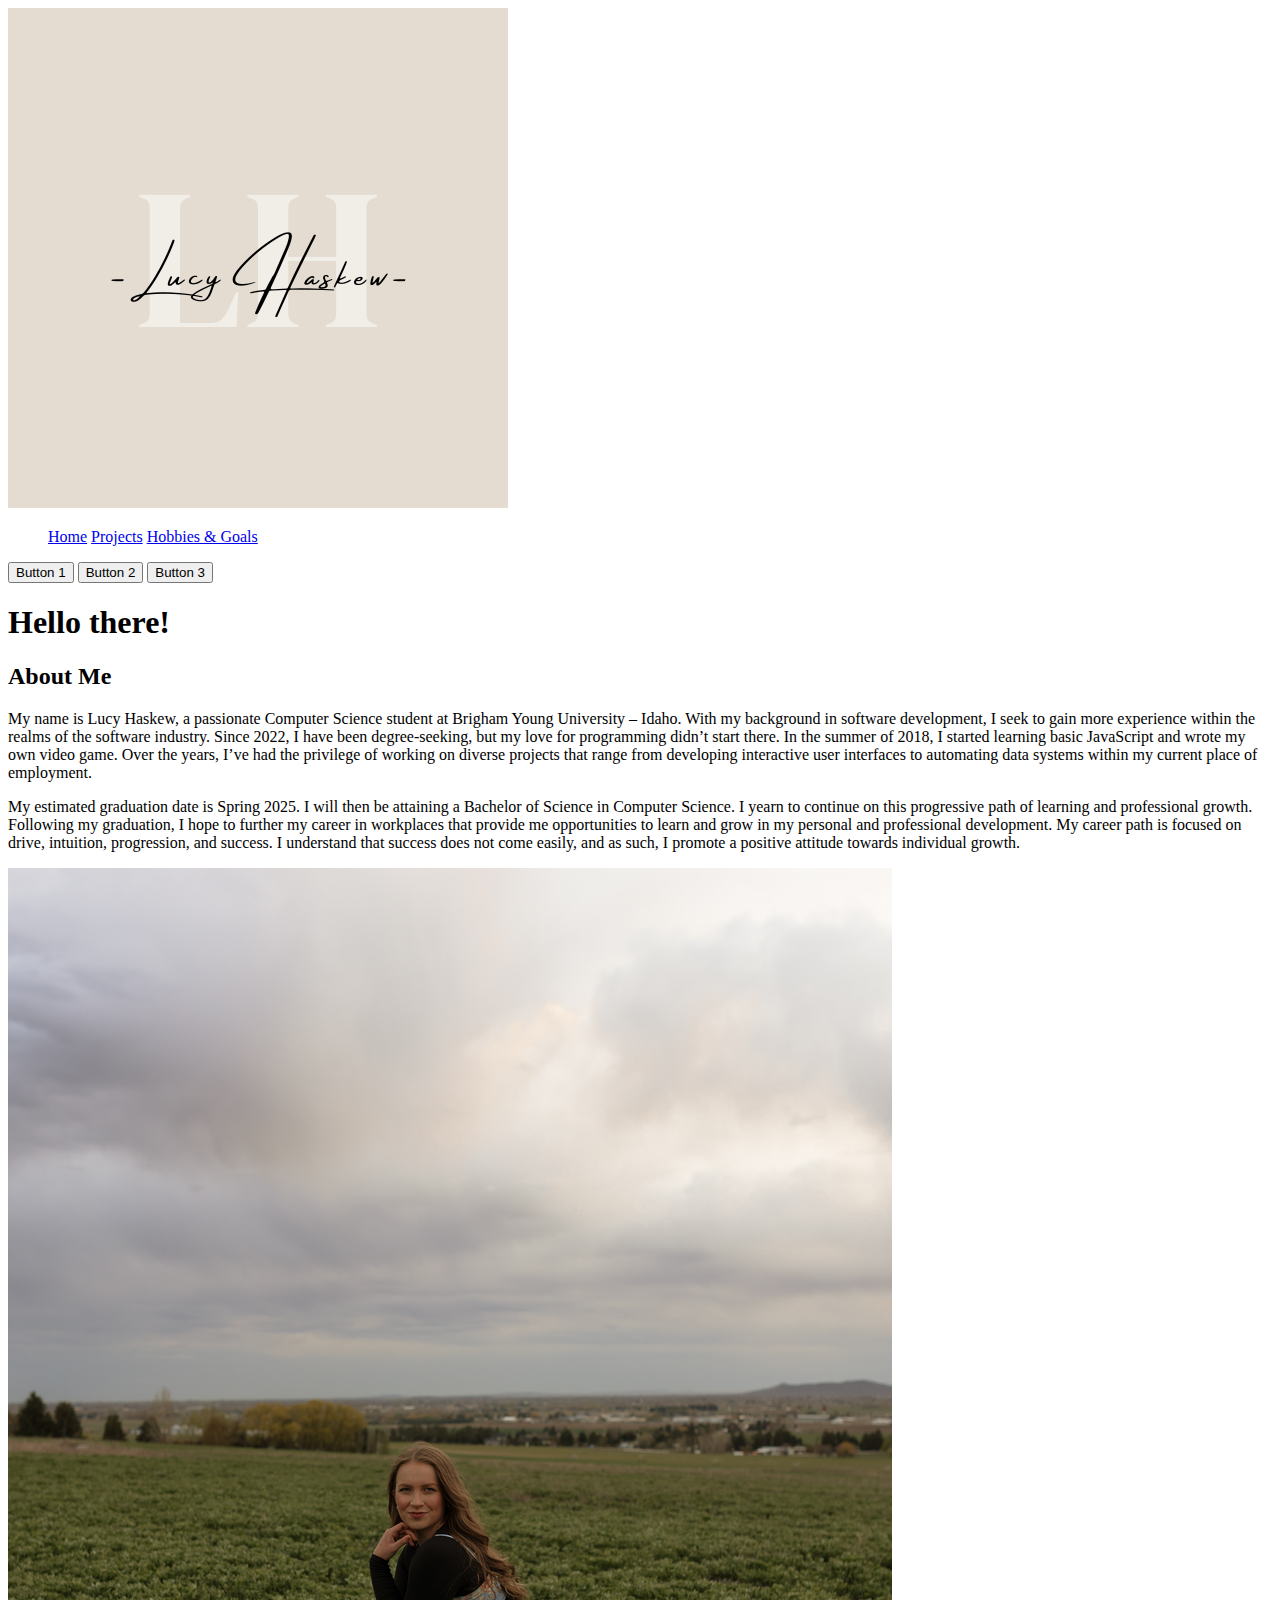
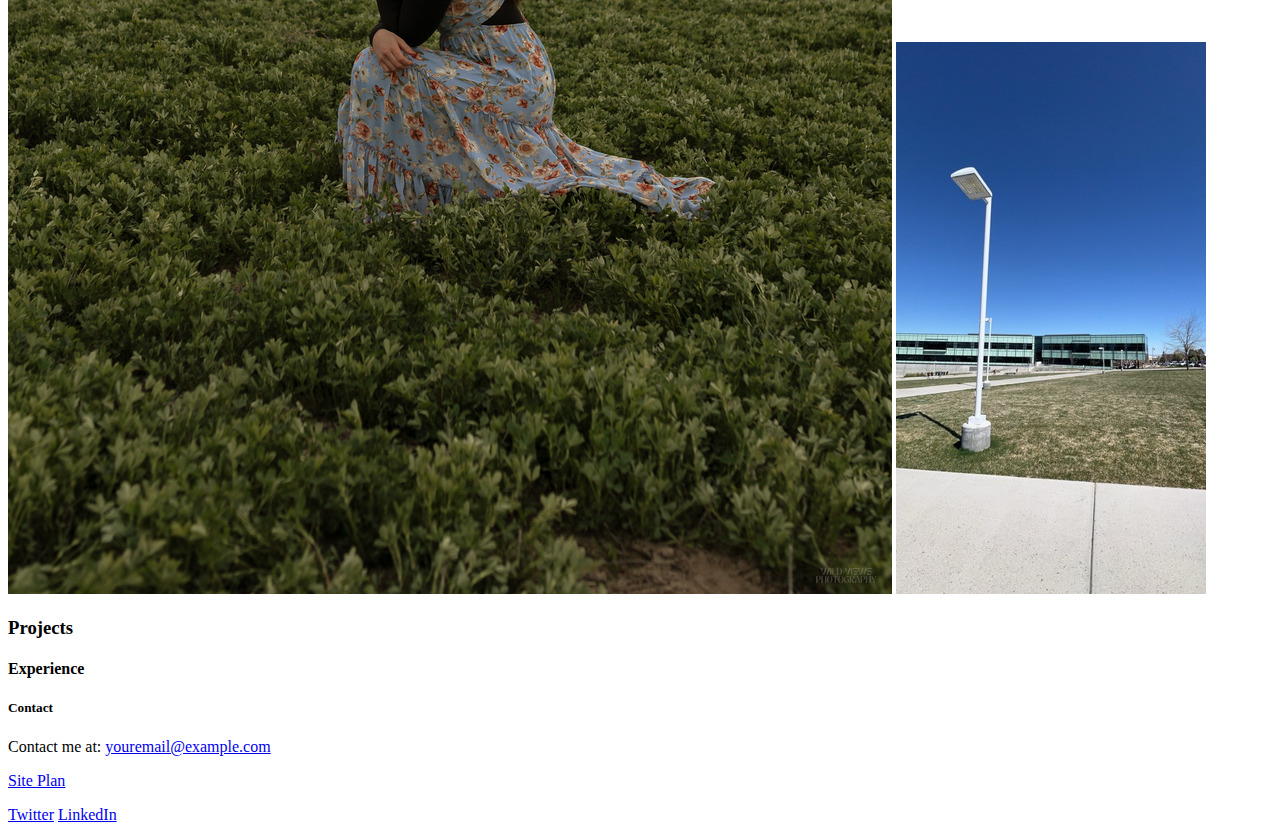
==== personalportfolio/index.html @ 64a8f622 "changes" ====
<!DOCTYPE html>
<html lang="en">
<head>
    <meta charset="UTF-8">
    <meta name="viewport" content="width=device-width, initial-scale=1.0">
    <title>Lucy Haskew - Home</title>
    <link rel="stylesheet" href="styles/styles.css">
</head>
<body>
    <header>
        <div class="logo">
            <img src="photos/logo1.png" alt="Logo">
        </div>
        <nav>
            <ul>
                <a href="index.html">Home</a></li>
                <a href="page2.html">Projects</a></li>
                <a href="page3.html">Hobbies & Goals</a></li>
            </ul>
        </nav>
        <div class="buttons">
            <button>Button 1</button>
            <button>Button 2</button>
            <button>Button 3</button>
        </div>
        <h1>Hello there!</h1>
    </header>
    <main>
        <section id="about-me">
            <h2>About Me</h2>
            <p>My name is Lucy Haskew, a passionate Computer Science student at Brigham Young University – Idaho. With my background in software development, I seek to gain more experience within the realms of the software industry. Since 2022, I have been degree-seeking, but my love for programming didn’t start there. In the summer of 2018, I started learning basic JavaScript and wrote my own video game. Over the years, I’ve had the privilege of working on diverse projects that range from developing interactive user interfaces to automating data systems within my current place of employment.</p>
            <p>My estimated graduation date is Spring 2025. I will then be attaining a Bachelor of Science in Computer Science. I yearn to continue on this progressive path of learning and professional growth. Following my graduation, I hope to further my career in workplaces that provide me opportunities to learn and grow in my personal and professional development. My career path is focused on drive, intuition, progression, and success. I understand that success does not come easily, and as such, I promote a positive attitude towards individual growth.</p>
            <img src="photos/IMG_9437JPG.jpg" alt="Image 1">
            <img src="photos/IMG_8738JPG.jpg" alt="Image 2">
        </section>

        <section id="page-tabs">
            <h3>Projects</h3>
            <h4>Experience</h4>
            <h5>Contact</h5>
        </section>
    </main>
    <footer>
        <p>Contact me at: <a href="mailto:youremail@example.com">youremail@example.com</a></p>
        <p><a href="site-plan.html">Site Plan</a></p>
        <div class="social-media">
            <a href="https://twitter.com/yourprofile">Twitter</a>
            <a href="https://linkedin.com/in/yourprofile">LinkedIn</a>
        </div>
    </footer>
</body>
</html>
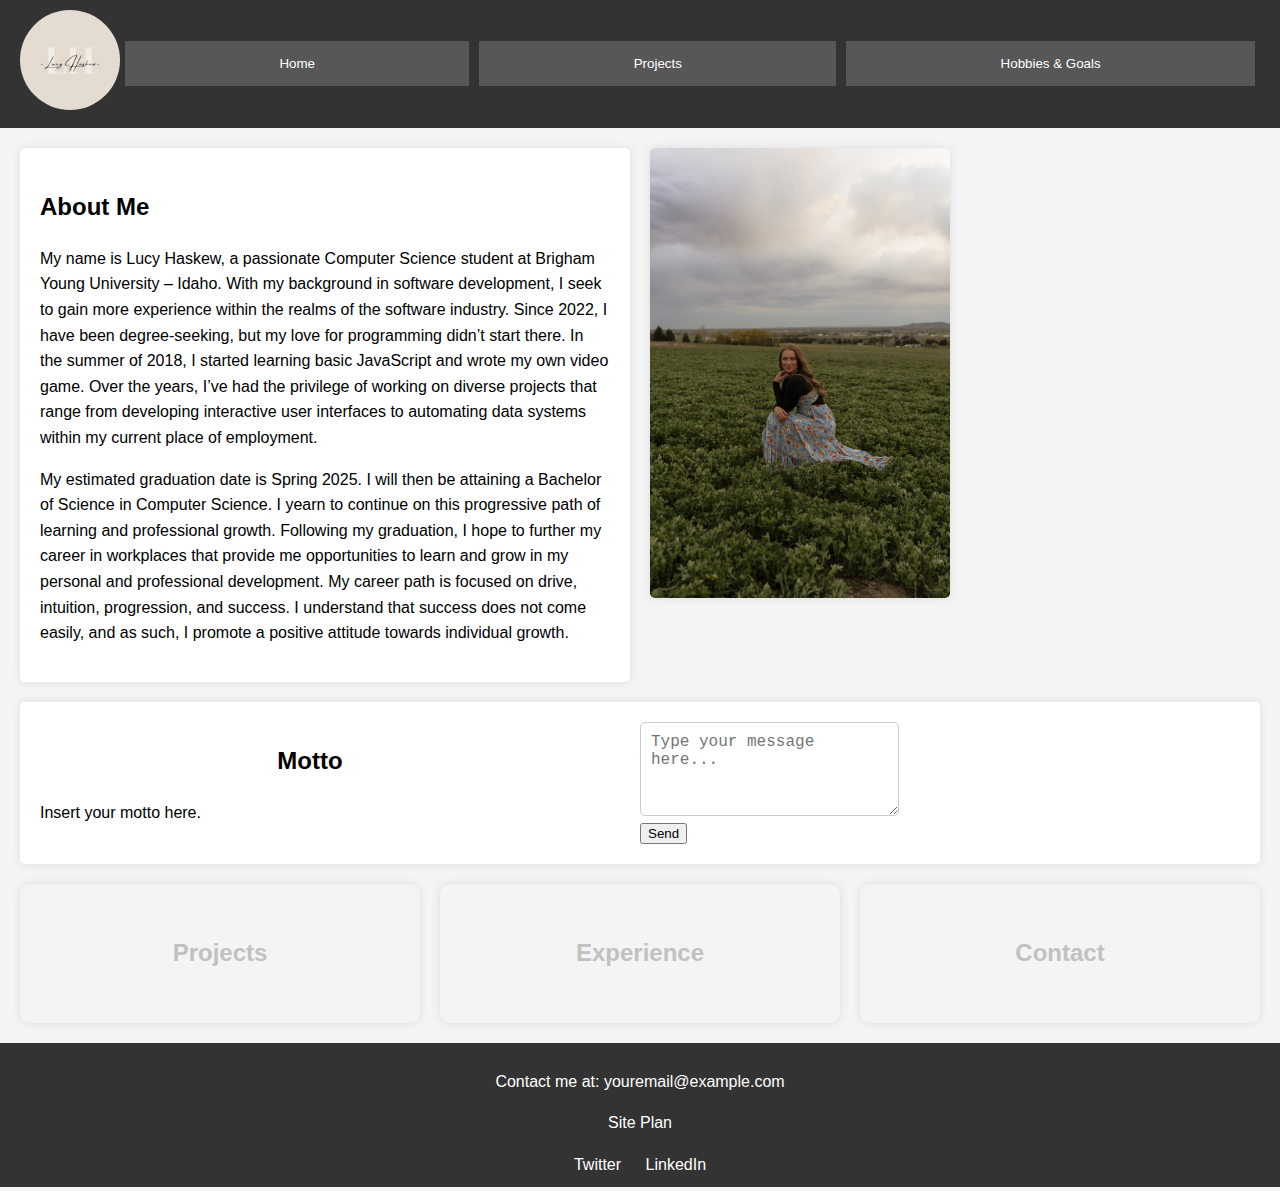
==== commit a364d83f: "changes" ====
--- a/personalportfolio/index.html
+++ b/personalportfolio/index.html
@@ -11,34 +11,40 @@
         <div class="logo">
             <img src="photos/logo1.png" alt="Logo">
         </div>
-        <nav>
-            <ul>
-                <a href="index.html">Home</a></li>
-                <a href="page2.html">Projects</a></li>
-                <a href="page3.html">Hobbies & Goals</a></li>
-            </ul>
-        </nav>
         <div class="buttons">
-            <button>Button 1</button>
-            <button>Button 2</button>
-            <button>Button 3</button>
+            <button onclick="location.href='index.html'">Home</button>
+            <button onclick="location.href='page2.html'">Projects</button>
+            <button onclick="location.href='page3.html'">Hobbies & Goals</button>
         </div>
-        <h1>Hello there!</h1>
     </header>
     <main>
-        <section id="about-me">
-            <h2>About Me</h2>
-            <p>My name is Lucy Haskew, a passionate Computer Science student at Brigham Young University – Idaho. With my background in software development, I seek to gain more experience within the realms of the software industry. Since 2022, I have been degree-seeking, but my love for programming didn’t start there. In the summer of 2018, I started learning basic JavaScript and wrote my own video game. Over the years, I’ve had the privilege of working on diverse projects that range from developing interactive user interfaces to automating data systems within my current place of employment.</p>
-            <p>My estimated graduation date is Spring 2025. I will then be attaining a Bachelor of Science in Computer Science. I yearn to continue on this progressive path of learning and professional growth. Following my graduation, I hope to further my career in workplaces that provide me opportunities to learn and grow in my personal and professional development. My career path is focused on drive, intuition, progression, and success. I understand that success does not come easily, and as such, I promote a positive attitude towards individual growth.</p>
+        <div class="intro">
+            <div class="text">
+                <h2>About Me</h2>
+                <p>My name is Lucy Haskew, a passionate Computer Science student at Brigham Young University – Idaho. With my background in software development, I seek to gain more experience within the realms of the software industry. Since 2022, I have been degree-seeking, but my love for programming didn’t start there. In the summer of 2018, I started learning basic JavaScript and wrote my own video game. Over the years, I’ve had the privilege of working on diverse projects that range from developing interactive user interfaces to automating data systems within my current place of employment.</p>
+                <p>My estimated graduation date is Spring 2025. I will then be attaining a Bachelor of Science in Computer Science. I yearn to continue on this progressive path of learning and professional growth. Following my graduation, I hope to further my career in workplaces that provide me opportunities to learn and grow in my personal and professional development. My career path is focused on drive, intuition, progression, and success. I understand that success does not come easily, and as such, I promote a positive attitude towards individual growth.</p>
+            </div>
             <img src="photos/IMG_9437JPG.jpg" alt="Image 1">
-            <img src="photos/IMG_8738JPG.jpg" alt="Image 2">
+        </div>
+
+        <section id="contact-me">
+            <div class="motto">
+                <h2>Motto</h2>
+                <p>Insert your motto here.</p>
+            </div>
+            <div class="contact-form">
+                <div class="message-box">
+                    <textarea id="message" rows="4" placeholder="Type your message here..."></textarea>
+                </div>
+                <button onclick="sendMessage()">Send</button>
+            </div>
         </section>
 
-        <section id="page-tabs">
-            <h3>Projects</h3>
-            <h4>Experience</h4>
-            <h5>Contact</h5>
-        </section>
+        <div class="button-group">
+            <div class="button"><span>Projects</span></div>
+            <div class="button"><span>Experience</span></div>
+            <div class="button"><span>Contact</span></div>
+        </div>
     </main>
     <footer>
         <p>Contact me at: <a href="mailto:youremail@example.com">youremail@example.com</a></p>
@@ -48,5 +54,12 @@
             <a href="https://linkedin.com/in/yourprofile">LinkedIn</a>
         </div>
     </footer>
+
+    <script>
+        function sendMessage() {
+            var message = document.getElementById('message').value;
+            alert('Message sent: ' + message);
+        }
+    </script>
 </body>
 </html>
--- a/personalportfolio/styles/styles.css
+++ b/personalportfolio/styles/styles.css
@@ -0,0 +1,259 @@
+/* Import Google Fonts */
+@import url('https://fonts.googleapis.com/css?family=IM+Fell+French+Canon+SC|Lato');
+
+/* Define custom variables */
+:root {
+  /* Colors */
+  --primary-color: #697985;
+  --secondary-color: #E4DCD1;
+  --accent1-color: #BFE0BF;
+  --accent2-color: white;
+
+  /* Fonts */
+  --heading-font: "IM Fell French Canon SC", serif;
+  --paragraph-font: "Lato", sans-serif;
+
+  /* Text colors */
+  --headline-color-on-white: #697985;
+  --headline-color-on-color: white;
+  --paragraph-color-on-white: #697985;
+  --paragraph-color-on-color: white;
+  --paragraph-background-color: #E4DCD1;
+  --nav-link-color: #697985;
+  --nav-background-color: #BFE0BF;
+  --nav-hover-link-color: white;
+  --nav-hover-background-color: #697985;
+}
+
+/* General styles */
+body {
+    font-family: Arial, sans-serif;
+    line-height: 1.6;
+    margin: 0;
+    padding: 0;
+    background-color: #f4f4f4;
+}
+
+/* Header styles */
+header {
+    background-color: #333;
+    color: #fff;
+    padding: 10px 0;
+    display: flex;
+    align-items: center;
+    justify-content: space-between;
+    flex-wrap: wrap;
+}
+
+header .logo {
+    margin-left: 20px;
+}
+
+header .logo img {
+    width: 100px; /* Adjust the width as needed */
+    height: auto; /* Keeps the aspect ratio */
+    border-radius: 50%; /* Makes the logo round */
+}
+
+header nav {
+    flex-grow: 1;
+    display: flex;
+    justify-content: center;
+}
+
+header nav ul {
+    list-style: none;
+    padding: 0;
+    display: flex;
+    margin: 0;
+}
+
+header nav ul li {
+    margin: 0 10px;
+}
+
+header nav ul a {
+    color: #fff;
+    text-decoration: none;
+    padding: 10px 20px;
+    display: inline-block;
+}
+
+header nav ul a:hover {
+    background-color: #575757;
+}
+
+header .buttons {
+    margin-right: 20px;
+    display: flex;
+    justify-content: space-around; /* Distribute buttons equally */
+    flex-grow: 1;
+}
+
+header .buttons button {
+    background-color: #575757;
+    color: #fff;
+    border: none;
+    padding: 15px 30px; /* Increased padding for larger buttons */
+    margin: 0 5px;
+    cursor: pointer;
+    flex-grow: 1; /* Make buttons grow equally */
+}
+
+header .buttons button:hover {
+    background-color: #777;
+}
+
+header h1 {
+    width: 100%;
+    text-align: center;
+    margin-top: 10px;
+}
+
+/* Main section styles */
+main {
+    padding: 20px;
+}
+
+main .intro {
+    display: grid;
+    grid-template-columns: 1fr 1fr;
+    gap: 20px;
+    align-items: start;
+    margin-bottom: 20px;
+}
+
+main .intro .text {
+    background-color: #fff;
+    padding: 20px;
+    border-radius: 5px;
+    box-shadow: 0 0 10px rgba(0, 0, 0, 0.1);
+}
+
+main .intro img {
+    width: 100%;
+    max-width: 300px;
+    border-radius: 5px;
+    box-shadow: 0 0 10px rgba(0, 0, 0, 0.1);
+}
+
+main section#about-me {
+    background-color: #fff;
+    padding: 20px;
+    margin: 20px 0;
+    border-radius: 5px;
+    box-shadow: 0 0 10px rgba(0, 0, 0, 0.1);
+}
+
+main section#about-me h2 {
+    margin-top: 0;
+}
+
+main section#about-me img {
+    width: 100%;
+    max-width: 300px;
+    margin: 10px;
+    display: inline-block;
+    vertical-align: top;
+}
+
+/* Footer styles */
+footer {
+    background-color: #333;
+    color: #fff;
+    text-align: center;
+    padding: 10px 0;
+    position: relative;
+    bottom: 0;
+    width: 100%;
+}
+
+footer a {
+    color: #fff;
+    text-decoration: none;
+}
+
+footer a:hover {
+    text-decoration: underline;
+}
+
+footer .social-media a {
+    margin: 0 10px;
+}
+
+/* Button styles at the bottom */
+main .button-group {
+    display: grid;
+    grid-template-columns: 1fr 1fr 1fr;
+    gap: 20px;
+    margin-top: 20px;
+}
+
+main .button-group .button {
+    background: url('photos/IMG_8738JPG.jpg') no-repeat center center;
+    background-size: cover;
+    padding: 50px 20px;
+    text-align: center;
+    color: #c1c1c1;
+    font-size: 24px;
+    font-weight: bold;
+    border-radius: 10px;
+    box-shadow: 0 0 10px rgba(0, 0, 0, 0.1);
+    cursor: pointer;
+    display: flex;
+    justify-content: center;
+    align-items: center;
+}
+
+main .button-group .button:hover {
+    background-color: rgba(0, 0, 0, 0.5); /* Darken background on hover */
+}
+#contact-me {
+    display: flex;
+    justify-content: space-between;
+    align-items: flex-start;
+    background-color: #fff;
+    padding: 20px;
+    margin: 20px 0;
+    border-radius: 5px;
+    box-shadow: 0 0 10px rgba(0, 0, 0, 0.1);
+}
+
+#contact-me .motto {
+    width: 45%;
+}
+
+#contact-me .contact-form {
+    width: 50%;
+    display: flex;
+    flex-direction: column;
+    align-items: flex-start;
+}
+
+#contact-me h2 {
+    text-align: center;
+}
+
+.message-box textarea {
+    width: 100%;
+    padding: 10px;
+    font-size: 16px;
+    border: 1px solid #ccc;
+    border-radius: 5px;
+    resize: vertical;
+}
+
+.message-box button {
+    margin-top: 10px;
+    padding: 10px 20px;
+    font-size: 16px;
+    background-color: #697985;
+    color: white;
+    border: none;
+    border-radius: 5px;
+    cursor: pointer;
+}
+
+.message-box button:hover {
+    background-color: #575757;
+}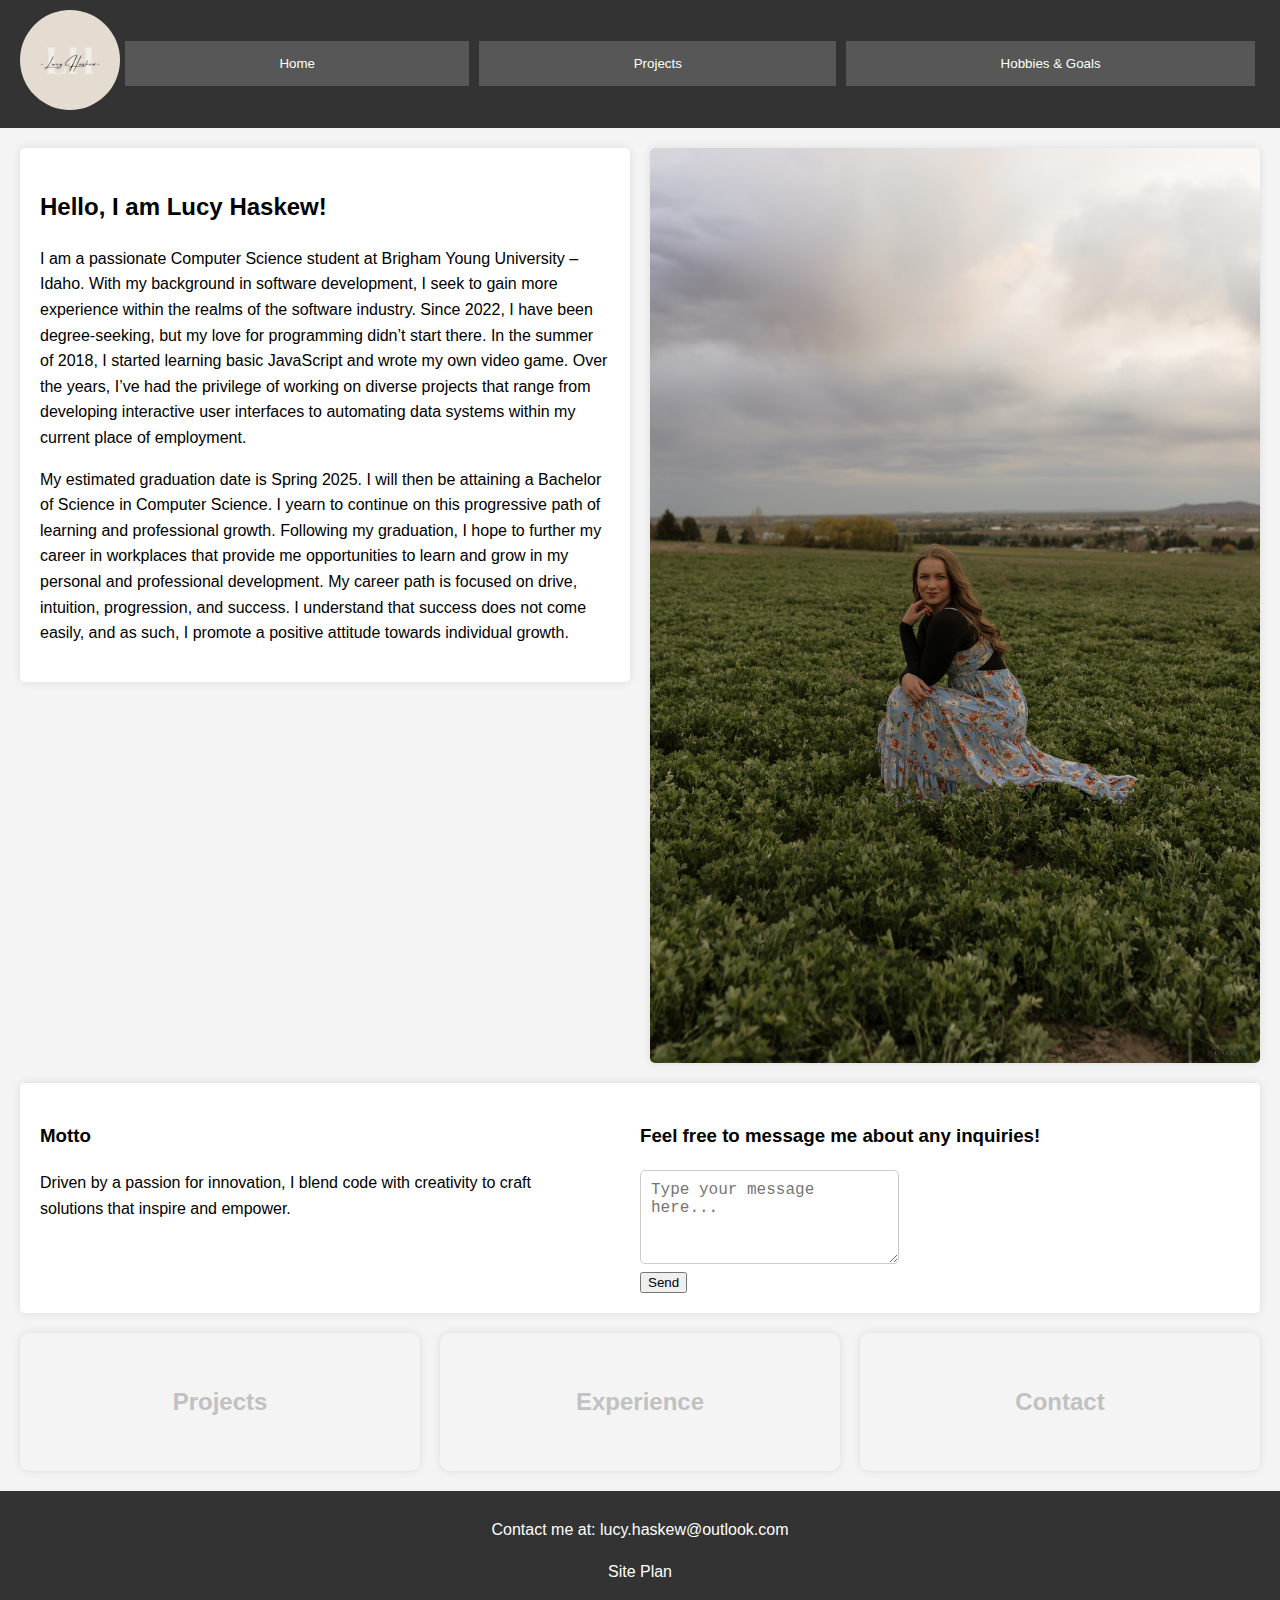
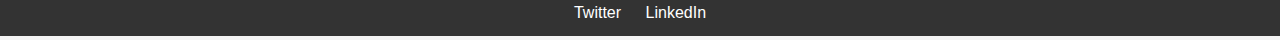
==== commit 04804203: "changes" ====
--- a/personalportfolio/index.html
+++ b/personalportfolio/index.html
@@ -20,8 +20,8 @@
     <main>
         <div class="intro">
             <div class="text">
-                <h2>About Me</h2>
-                <p>My name is Lucy Haskew, a passionate Computer Science student at Brigham Young University – Idaho. With my background in software development, I seek to gain more experience within the realms of the software industry. Since 2022, I have been degree-seeking, but my love for programming didn’t start there. In the summer of 2018, I started learning basic JavaScript and wrote my own video game. Over the years, I’ve had the privilege of working on diverse projects that range from developing interactive user interfaces to automating data systems within my current place of employment.</p>
+                <h2>Hello, I am Lucy Haskew!</h2>
+                <p>I am a passionate Computer Science student at Brigham Young University – Idaho. With my background in software development, I seek to gain more experience within the realms of the software industry. Since 2022, I have been degree-seeking, but my love for programming didn’t start there. In the summer of 2018, I started learning basic JavaScript and wrote my own video game. Over the years, I’ve had the privilege of working on diverse projects that range from developing interactive user interfaces to automating data systems within my current place of employment.</p>
                 <p>My estimated graduation date is Spring 2025. I will then be attaining a Bachelor of Science in Computer Science. I yearn to continue on this progressive path of learning and professional growth. Following my graduation, I hope to further my career in workplaces that provide me opportunities to learn and grow in my personal and professional development. My career path is focused on drive, intuition, progression, and success. I understand that success does not come easily, and as such, I promote a positive attitude towards individual growth.</p>
             </div>
             <img src="photos/IMG_9437JPG.jpg" alt="Image 1">
@@ -29,10 +29,11 @@
 
         <section id="contact-me">
             <div class="motto">
-                <h2>Motto</h2>
-                <p>Insert your motto here.</p>
+                <h3>Motto</h3>
+                <p>Driven by a passion for innovation, I blend code with creativity to craft solutions that inspire and empower.</p>
             </div>
             <div class="contact-form">
+                <h3>Feel free to message me about any inquiries!</h3>
                 <div class="message-box">
                     <textarea id="message" rows="4" placeholder="Type your message here..."></textarea>
                 </div>
@@ -47,7 +48,7 @@
         </div>
     </main>
     <footer>
-        <p>Contact me at: <a href="mailto:youremail@example.com">youremail@example.com</a></p>
+        <p>Contact me at: <a href="lucy.haskew@outlook.com">lucy.haskew@outlook.com</a></p>
         <p><a href="site-plan.html">Site Plan</a></p>
         <div class="social-media">
             <a href="https://twitter.com/yourprofile">Twitter</a>
--- a/personalportfolio/styles/styles.css
+++ b/personalportfolio/styles/styles.css
@@ -1,19 +1,12 @@
-/* Import Google Fonts */
 @import url('https://fonts.googleapis.com/css?family=IM+Fell+French+Canon+SC|Lato');
 
-/* Define custom variables */
 :root {
-  /* Colors */
   --primary-color: #697985;
   --secondary-color: #E4DCD1;
   --accent1-color: #BFE0BF;
   --accent2-color: white;
-
-  /* Fonts */
   --heading-font: "IM Fell French Canon SC", serif;
   --paragraph-font: "Lato", sans-serif;
-
-  /* Text colors */
   --headline-color-on-white: #697985;
   --headline-color-on-color: white;
   --paragraph-color-on-white: #697985;
@@ -25,7 +18,6 @@
   --nav-hover-background-color: #697985;
 }
 
-/* General styles */
 body {
     font-family: Arial, sans-serif;
     line-height: 1.6;
@@ -34,7 +26,6 @@
     background-color: #f4f4f4;
 }
 
-/* Header styles */
 header {
     background-color: #333;
     color: #fff;
@@ -50,9 +41,9 @@
 }
 
 header .logo img {
-    width: 100px; /* Adjust the width as needed */
-    height: auto; /* Keeps the aspect ratio */
-    border-radius: 50%; /* Makes the logo round */
+    width: 100px;
+    height: auto;
+    border-radius: 50%;
 }
 
 header nav {
@@ -86,7 +77,7 @@
 header .buttons {
     margin-right: 20px;
     display: flex;
-    justify-content: space-around; /* Distribute buttons equally */
+    justify-content: space-around;
     flex-grow: 1;
 }
 
@@ -94,10 +85,10 @@
     background-color: #575757;
     color: #fff;
     border: none;
-    padding: 15px 30px; /* Increased padding for larger buttons */
+    padding: 15px 30px;
     margin: 0 5px;
     cursor: pointer;
-    flex-grow: 1; /* Make buttons grow equally */
+    flex-grow: 1;
 }
 
 header .buttons button:hover {
@@ -110,7 +101,6 @@
     margin-top: 10px;
 }
 
-/* Main section styles */
 main {
     padding: 20px;
 }
@@ -132,7 +122,7 @@
 
 main .intro img {
     width: 100%;
-    max-width: 300px;
+    height: auto;
     border-radius: 5px;
     box-shadow: 0 0 10px rgba(0, 0, 0, 0.1);
 }
@@ -157,7 +147,6 @@
     vertical-align: top;
 }
 
-/* Footer styles */
 footer {
     background-color: #333;
     color: #fff;
@@ -181,7 +170,6 @@
     margin: 0 10px;
 }
 
-/* Button styles at the bottom */
 main .button-group {
     display: grid;
     grid-template-columns: 1fr 1fr 1fr;
@@ -206,8 +194,9 @@
 }
 
 main .button-group .button:hover {
-    background-color: rgba(0, 0, 0, 0.5); /* Darken background on hover */
-}
+    background-color: rgba(0, 0, 0, 0.5);
+}
+
 #contact-me {
     display: flex;
     justify-content: space-between;
@@ -256,4 +245,4 @@
 
 .message-box button:hover {
     background-color: #575757;
-}+}
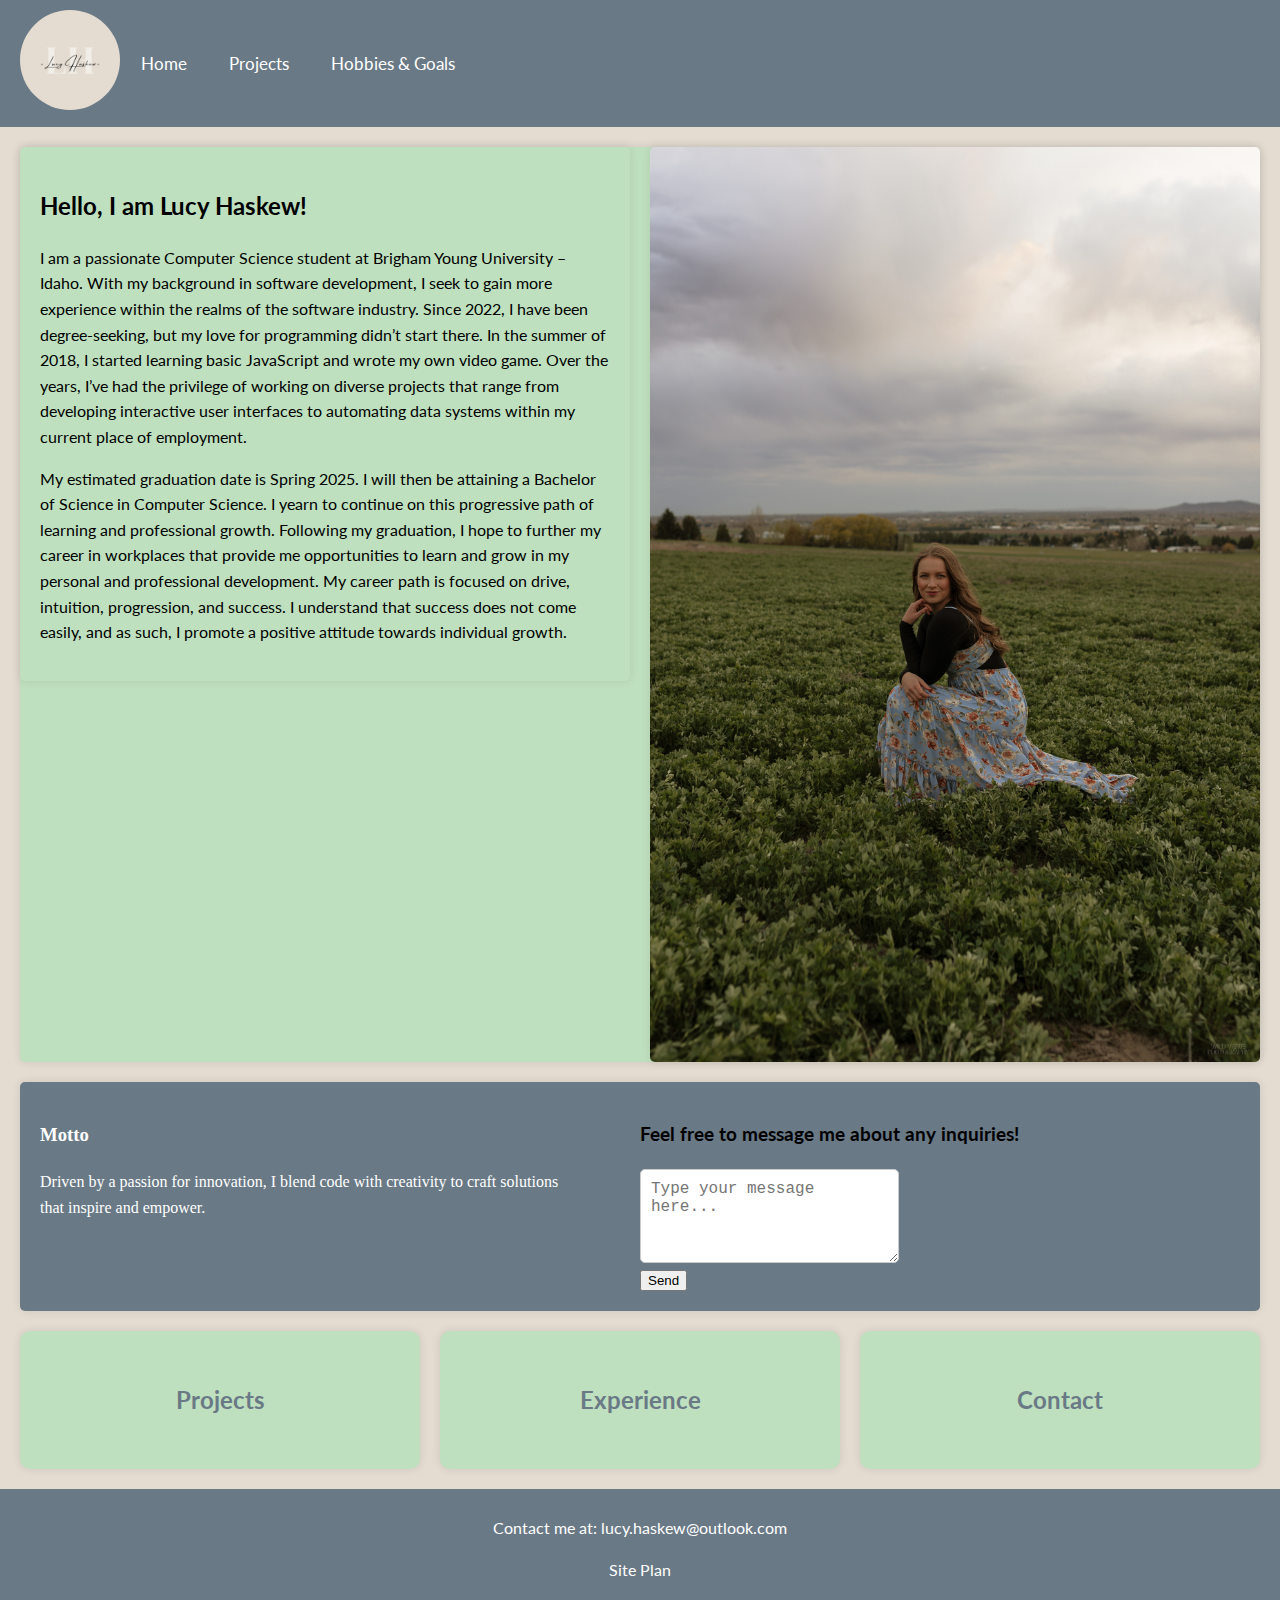
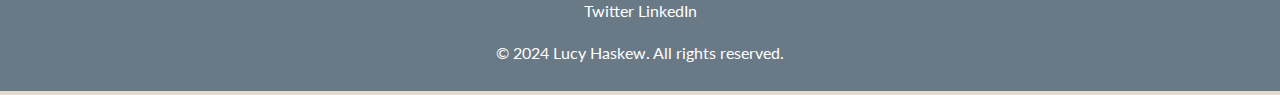
==== commit 14728ddc: "changes" ====
--- a/personalportfolio/index.html
+++ b/personalportfolio/index.html
@@ -5,16 +5,20 @@
     <meta name="viewport" content="width=device-width, initial-scale=1.0">
     <title>Lucy Haskew - Home</title>
     <link rel="stylesheet" href="styles/styles.css">
+    <link rel="stylesheet" href="https://cdnjs.cloudflare.com/ajax/libs/font-awesome/4.7.0/css/font-awesome.min.css">
 </head>
 <body>
     <header>
         <div class="logo">
             <img src="photos/logo1.png" alt="Logo">
         </div>
-        <div class="buttons">
-            <button onclick="location.href='index.html'">Home</button>
-            <button onclick="location.href='page2.html'">Projects</button>
-            <button onclick="location.href='page3.html'">Hobbies & Goals</button>
+        <div class="topnav" id="myTopnav">
+            <a href="index.html">Home</a>
+            <a href="page2.html">Projects</a>
+            <a href="page3.html">Hobbies & Goals</a>
+            <a href="javascript:void(0);" class="icon" onclick="myFunction()">
+                <i class="fa fa-bars"></i>
+            </a>
         </div>
     </header>
     <main>
@@ -48,15 +52,25 @@
         </div>
     </main>
     <footer>
-        <p>Contact me at: <a href="lucy.haskew@outlook.com">lucy.haskew@outlook.com</a></p>
+        <p>Contact me at: <a href="mailto:lucy.haskew@outlook.com">lucy.haskew@outlook.com</a></p>
         <p><a href="site-plan.html">Site Plan</a></p>
         <div class="social-media">
             <a href="https://twitter.com/yourprofile">Twitter</a>
             <a href="https://linkedin.com/in/yourprofile">LinkedIn</a>
         </div>
+        <p>&copy; 2024 Lucy Haskew. All rights reserved.</p>
     </footer>
 
     <script>
+        function myFunction() {
+            var x = document.getElementById("myTopnav");
+            if (x.className === "topnav") {
+                x.className += " responsive";
+            } else {
+                x.className = "topnav";
+            }
+        }
+
         function sendMessage() {
             var message = document.getElementById('message').value;
             alert('Message sent: ' + message);
--- a/personalportfolio/styles/styles.css
+++ b/personalportfolio/styles/styles.css
@@ -1,5 +1,7 @@
+/* Import Google Fonts */
 @import url('https://fonts.googleapis.com/css?family=IM+Fell+French+Canon+SC|Lato');
 
+/* Root variables */
 :root {
   --primary-color: #697985;
   --secondary-color: #E4DCD1;
@@ -18,231 +20,255 @@
   --nav-hover-background-color: #697985;
 }
 
+/* Body styles */
 body {
-    font-family: Arial, sans-serif;
-    line-height: 1.6;
-    margin: 0;
-    padding: 0;
-    background-color: #f4f4f4;
-}
-
+  font-family: var(--paragraph-font);
+  line-height: 1.6;
+  margin: 0;
+  padding: 0;
+  background-color: var(--secondary-color);
+  color: #000;
+}
+
+/* Header styles */
 header {
-    background-color: #333;
-    color: #fff;
-    padding: 10px 0;
-    display: flex;
-    align-items: center;
-    justify-content: space-between;
-    flex-wrap: wrap;
+  background-color: var(--primary-color);
+  color: var(--headline-color-on-color);
+  padding: 10px 0;
+  display: flex;
+  align-items: center;
+  justify-content: space-between;
+  flex-wrap: wrap;
 }
 
 header .logo {
-    margin-left: 20px;
+  margin-left: 20px;
 }
 
 header .logo img {
-    width: 100px;
-    height: auto;
-    border-radius: 50%;
-}
-
-header nav {
-    flex-grow: 1;
-    display: flex;
-    justify-content: center;
-}
-
-header nav ul {
-    list-style: none;
-    padding: 0;
-    display: flex;
-    margin: 0;
-}
-
-header nav ul li {
-    margin: 0 10px;
-}
-
-header nav ul a {
-    color: #fff;
-    text-decoration: none;
-    padding: 10px 20px;
-    display: inline-block;
-}
-
-header nav ul a:hover {
-    background-color: #575757;
-}
-
-header .buttons {
-    margin-right: 20px;
-    display: flex;
-    justify-content: space-around;
-    flex-grow: 1;
-}
-
-header .buttons button {
-    background-color: #575757;
-    color: #fff;
-    border: none;
-    padding: 15px 30px;
-    margin: 0 5px;
-    cursor: pointer;
-    flex-grow: 1;
-}
-
-header .buttons button:hover {
-    background-color: #777;
-}
-
-header h1 {
-    width: 100%;
-    text-align: center;
-    margin-top: 10px;
-}
-
+  width: 100px;
+  height: auto;
+  border-radius: 50%;
+}
+
+header .topnav {
+  background-color: var(--headline-color-on-white);
+  overflow: hidden;
+  flex-grow: 1;
+  display: flex;
+}
+
+header .topnav a {
+  display: block;
+  color: var(--headline-color-on-color);
+  text-align: center;
+  padding: 14px 16px;
+  text-decoration: none;
+  font-size: 17px;
+  transition: background-color 0.3s, color 0.3s, box-shadow 0.3s;
+  border-radius: 5px;
+  margin: 0 5px; /* Adjust margin as needed */
+}
+
+header .topnav a:hover {
+  background-color: var(--accent1-color);
+  color: black;
+  box-shadow: 0px 4px 2px -2px gray;
+}
+
+header .topnav .icon {
+  display: none;
+}
+
+@media screen and (max-width: 600px) {
+  header .topnav a:not(:first-child) {
+    display: none;
+  }
+  
+  header .topnav a.icon {
+    float: right;
+    display: block;
+  }
+
+  header .topnav.responsive {
+    position: relative;
+  }
+
+  header .topnav.responsive .icon {
+    position: absolute;
+    right: 0;
+    top: 0;
+  }
+
+  header .topnav.responsive a {
+    float: none;
+    display: block;
+    text-align: left;
+  }
+}
+
+/* Main content styles */
 main {
-    padding: 20px;
+  padding: 20px;
 }
 
 main .intro {
-    display: grid;
-    grid-template-columns: 1fr 1fr;
-    gap: 20px;
-    align-items: start;
-    margin-bottom: 20px;
+  display: grid;
+  grid-template-columns: 1fr 1fr;
+  gap: 20px;
+  align-items: start;
+  margin-bottom: 20px;
+  background-color: var(--nav-background-color);
+  color: #000;
+  border-radius: 5px;
+  box-shadow: 0 0 10px rgba(0, 0, 0, 0.1);
 }
 
 main .intro .text {
-    background-color: #fff;
-    padding: 20px;
-    border-radius: 5px;
-    box-shadow: 0 0 10px rgba(0, 0, 0, 0.1);
+  padding: 20px;
+  border-radius: 5px;
+  box-shadow: 0 0 10px rgba(0, 0, 0, 0.1);
+  color: #000;
+  font-family: var(--paragraph-font);
 }
 
 main .intro img {
-    width: 100%;
-    height: auto;
-    border-radius: 5px;
-    box-shadow: 0 0 10px rgba(0, 0, 0, 0.1);
+  width: 100%;
+  height: auto;
+  border-radius: 5px;
+  box-shadow: 0 0 10px rgba(0, 0, 0, 0.1);
 }
 
 main section#about-me {
-    background-color: #fff;
-    padding: 20px;
-    margin: 20px 0;
-    border-radius: 5px;
-    box-shadow: 0 0 10px rgba(0, 0, 0, 0.1);
+  background-color: var(--paragraph-background-color);
+  padding: 20px;
+  margin: 20px 0;
+  border-radius: 5px;
+  box-shadow: 0 0 10px rgba(0, 0, 0, 0.1);
+  color: var(--paragraph-color-on-color);
+  font-family: var(--paragraph-font);
 }
 
 main section#about-me h2 {
-    margin-top: 0;
+  margin-top: 0;
+  font-family: var(--heading-font);
 }
 
 main section#about-me img {
-    width: 100%;
-    max-width: 300px;
-    margin: 10px;
-    display: inline-block;
-    vertical-align: top;
-}
-
+  width: 100%;
+  max-width: 300px;
+  margin: 10px;
+  display: inline-block;
+  vertical-align: top;
+}
+
+/* Footer styles */
 footer {
-    background-color: #333;
-    color: #fff;
-    text-align: center;
-    padding: 10px 0;
-    position: relative;
-    bottom: 0;
-    width: 100%;
+  background-color: var(--primary-color);
+  color: var(--headline-color-on-color);
+  text-align: center;
+  padding: 10px 0;
+  position: relative;
+  bottom: 0;
+  width: 100%;
 }
 
 footer a {
-    color: #fff;
-    text-decoration: none;
+  color: var(--headline-color-on-color);
+  text-decoration: none;
 }
 
 footer a:hover {
-    text-decoration: underline;
-}
-
-footer .social-media a {
-    margin: 0 10px;
-}
-
+  text-decoration: underline;
+}
+
+footer .social-media {
+  margin-top: 10px;
+}
+
+/* Additional styles */
 main .button-group {
-    display: grid;
-    grid-template-columns: 1fr 1fr 1fr;
-    gap: 20px;
-    margin-top: 20px;
+  display: grid;
+  grid-template-columns: 1fr 1fr 1fr;
+  gap: 20px;
+  margin-top: 20px;
+  color: var(--accent1-color);
 }
 
 main .button-group .button {
-    background: url('photos/IMG_8738JPG.jpg') no-repeat center center;
-    background-size: cover;
-    padding: 50px 20px;
-    text-align: center;
-    color: #c1c1c1;
-    font-size: 24px;
-    font-weight: bold;
-    border-radius: 10px;
-    box-shadow: 0 0 10px rgba(0, 0, 0, 0.1);
-    cursor: pointer;
-    display: flex;
-    justify-content: center;
-    align-items: center;
+  background: url('photos/IMG_8738JPG.jpg') no-repeat center center;
+  background-size: cover;
+  padding: 50px 20px;
+  text-align: center;
+  color: var(--primary-color);
+  font-size: 24px;
+  font-weight: bold;
+  border-radius: 10px;
+  box-shadow: 0 0 10px rgba(0, 0, 0, 0.1);
+  cursor: pointer;
+  display: flex;
+  justify-content: center;
+  align-items: center;
+  background-color: var(--accent1-color);
 }
 
 main .button-group .button:hover {
-    background-color: rgba(0, 0, 0, 0.5);
+  background-color: rgba(0, 0, 0, 0.5);
+  color: white;
+  box-shadow: 0px 4px 2px -2px gray;
 }
 
 #contact-me {
-    display: flex;
-    justify-content: space-between;
-    align-items: flex-start;
-    background-color: #fff;
-    padding: 20px;
-    margin: 20px 0;
-    border-radius: 5px;
-    box-shadow: 0 0 10px rgba(0, 0, 0, 0.1);
+  display: flex;
+  justify-content: space-between;
+  align-items: flex-start;
+  background-color: var(--secondary-color);
+  padding: 20px;
+  margin: 20px 0;
+  border-radius: 5px;
+  box-shadow: 0 0 10px rgba(0, 0, 0, 0.1);
+  background-color: var(--primary-color);
 }
 
 #contact-me .motto {
-    width: 45%;
+  width: 45%;
+  color: var(--headline-color-on-color);
+  font-family: var(--heading-font);
 }
 
 #contact-me .contact-form {
-    width: 50%;
-    display: flex;
-    flex-direction: column;
-    align-items: flex-start;
+  width: 50%;
+  display: flex;
+  flex-direction: column;
+  align-items: flex-start;
 }
 
 #contact-me h2 {
-    text-align: center;
+  text-align: center;
+  color: var(--headline-color-on-color);
+  font-family: var(--heading-font);
 }
 
 .message-box textarea {
-    width: 100%;
-    padding: 10px;
-    font-size: 16px;
-    border: 1px solid #ccc;
-    border-radius: 5px;
-    resize: vertical;
+  width: 100%;
+  padding: 10px;
+  font-size: 16px;
+  border: 1px solid #ccc;
+  border-radius: 5px;
+  resize: vertical;
 }
 
 .message-box button {
-    margin-top: 10px;
-    padding: 10px 20px;
-    font-size: 16px;
-    background-color: #697985;
-    color: white;
-    border: none;
-    border-radius: 5px;
-    cursor: pointer;
+  margin-top: 10px;
+  padding: 10px 20px;
+  font-size: 16px;
+  background-color: var(--primary-color);
+  color: var(--headline-color-on-color);
+  border: none;
+  border-radius: 5px;
+  cursor: pointer;
 }
 
 .message-box button:hover {
-    background-color: #575757;
-}
+  background-color: #575757;
+}
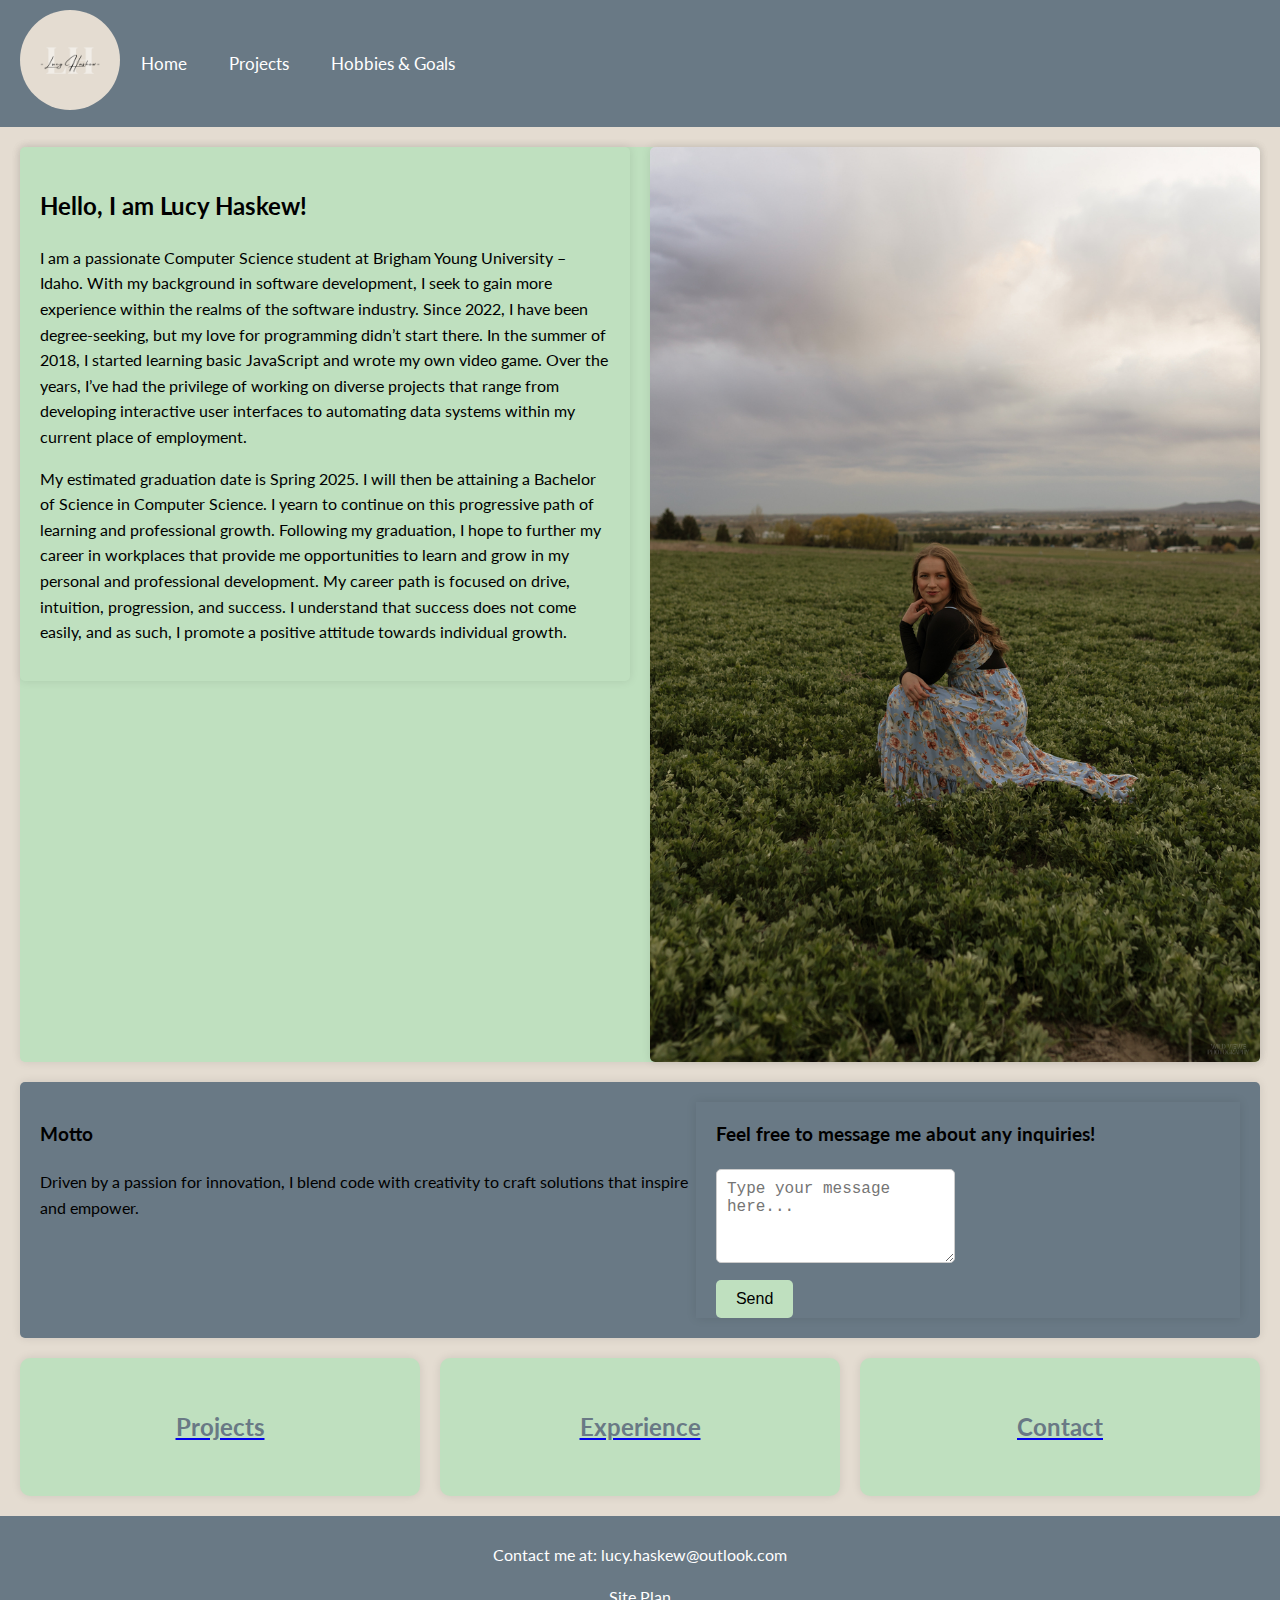
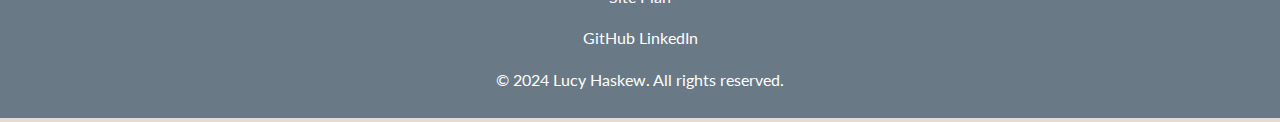
==== commit 381f30d1: "changes" ====
--- a/personalportfolio/index.html
+++ b/personalportfolio/index.html
@@ -46,17 +46,23 @@
         </section>
 
         <div class="button-group">
-            <div class="button"><span>Projects</span></div>
-            <div class="button"><span>Experience</span></div>
-            <div class="button"><span>Contact</span></div>
+            <a href="page2.html">
+                <div class="button"><span>Projects</span></div>
+            </a>
+            <a href="page2.html">
+                <div class="button"><span>Experience</span></div>
+            </a>
+                <a href="page2.html">
+                <div class="button"><span>Contact</span></div>
+            </a>
         </div>
     </main>
     <footer>
         <p>Contact me at: <a href="mailto:lucy.haskew@outlook.com">lucy.haskew@outlook.com</a></p>
         <p><a href="site-plan.html">Site Plan</a></p>
         <div class="social-media">
-            <a href="https://twitter.com/yourprofile">Twitter</a>
-            <a href="https://linkedin.com/in/yourprofile">LinkedIn</a>
+            <a href="https://github.com/lhaskew/wdd130.git">GitHub</a>
+            <a href="www.linkedin.com/in/lucy-haskew-2bb11b252">LinkedIn</a>
         </div>
         <p>&copy; 2024 Lucy Haskew. All rights reserved.</p>
     </footer>
--- a/personalportfolio/styles/styles.css
+++ b/personalportfolio/styles/styles.css
@@ -1,7 +1,5 @@
-/* Import Google Fonts */
 @import url('https://fonts.googleapis.com/css?family=IM+Fell+French+Canon+SC|Lato');
 
-/* Root variables */
 :root {
   --primary-color: #697985;
   --secondary-color: #E4DCD1;
@@ -20,7 +18,6 @@
   --nav-hover-background-color: #697985;
 }
 
-/* Body styles */
 body {
   font-family: var(--paragraph-font);
   line-height: 1.6;
@@ -28,9 +25,11 @@
   padding: 0;
   background-color: var(--secondary-color);
   color: #000;
-}
-
-/* Header styles */
+  display: flex;
+  flex-direction: column;
+  min-height: 100vh;
+}
+
 header {
   background-color: var(--primary-color);
   color: var(--headline-color-on-color);
@@ -67,7 +66,7 @@
   font-size: 17px;
   transition: background-color 0.3s, color 0.3s, box-shadow 0.3s;
   border-radius: 5px;
-  margin: 0 5px; /* Adjust margin as needed */
+  margin: 0 5px;
 }
 
 header .topnav a:hover {
@@ -107,8 +106,8 @@
   }
 }
 
-/* Main content styles */
 main {
+  flex: 1;
   padding: 20px;
 }
 
@@ -162,14 +161,11 @@
   vertical-align: top;
 }
 
-/* Footer styles */
 footer {
   background-color: var(--primary-color);
   color: var(--headline-color-on-color);
   text-align: center;
   padding: 10px 0;
-  position: relative;
-  bottom: 0;
   width: 100%;
 }
 
@@ -186,7 +182,6 @@
   margin-top: 10px;
 }
 
-/* Additional styles */
 main .button-group {
   display: grid;
   grid-template-columns: 1fr 1fr 1fr;
@@ -222,26 +217,34 @@
   display: flex;
   justify-content: space-between;
   align-items: flex-start;
-  background-color: var(--secondary-color);
+  background-color: var(--primary-color);
   padding: 20px;
   margin: 20px 0;
   border-radius: 5px;
   box-shadow: 0 0 10px rgba(0, 0, 0, 0.1);
-  background-color: var(--primary-color);
-}
-
-#contact-me .motto {
+}
+
+#contact-me .contact-photo {
   width: 45%;
-  color: var(--headline-color-on-color);
-  font-family: var(--heading-font);
+  border-radius: 5px;
+  box-shadow: 0 0 10px rgba(0, 0, 0, 0.1);
+}
+
+#contact-me .contact-photo img {
+  width: 100%;
+  height: auto;
+  border-radius: 5px;
 }
 
 #contact-me .contact-form {
   width: 50%;
+  padding-left: 20px;
   display: flex;
   flex-direction: column;
   align-items: flex-start;
-}
+  box-shadow: 0 0 10px rgba(0, 0, 0, 0.1);
+}
+
 
 #contact-me h2 {
   text-align: center;
@@ -249,8 +252,13 @@
   font-family: var(--heading-font);
 }
 
-.message-box textarea {
-  width: 100%;
+#contact-me label {
+  margin-top: 10px;
+  color: var(--headline-color-on-color);
+}
+
+#contact-me input, #contact-me textarea {
+  width: calc(100% - 20px);
   padding: 10px;
   font-size: 16px;
   border: 1px solid #ccc;
@@ -258,17 +266,182 @@
   resize: vertical;
 }
 
-.message-box button {
+#contact-me button {
   margin-top: 10px;
   padding: 10px 20px;
   font-size: 16px;
-  background-color: var(--primary-color);
-  color: var(--headline-color-on-color);
+  background-color: var(--accent1-color);
+  color: black;
   border: none;
   border-radius: 5px;
   cursor: pointer;
 }
 
-.message-box button:hover {
+#contact-me button:hover {
   background-color: #575757;
 }
+
+#links {
+  text-align: center;
+  margin-top: 20px;
+}
+
+#links h2 {
+  font-family: var(--heading-font);
+  margin-bottom: 20px;
+}
+
+.link-buttons {
+  display: grid;
+  grid-template-columns: repeat(auto-fit, minmax(200px, 1fr));
+  gap: 20px;
+  margin-top: 20px;
+}
+
+.link-buttons button {
+  background: url('photos/IMG_8738JPG.jpg') no-repeat center center;
+  background-size: cover;
+  padding: 50px 20px;
+  text-align: center;
+  color: var(--headline-color-on-white);
+  font-size: 24px;
+  font-weight: bold;
+  border-radius: 10px;
+  box-shadow: 0 0 10px rgba(0, 0, 0, 0.1);
+  cursor: pointer;
+  display: flex;
+  justify-content: center;
+  align-items: center;
+  background-color: var(--accent1-color);
+  border: none; 
+  outline: none;
+  text-decoration: none;
+}
+
+.link-buttons button a {
+  color: inherit;
+  text-decoration: none;
+}
+
+.link-buttons button:hover {
+  background-color: rgba(0, 0, 0, 0.5);
+  color: white;
+  box-shadow: 0px 4px 2px -2px gray;
+}
+
+#project-carousel {
+  margin-top: 20px;
+}
+
+.project-carousel {
+  position: relative;
+  display: flex;
+  align-items: center;
+  justify-content: center;
+}
+
+.project-slide {
+  position: relative;
+  text-align: center;
+  overflow: hidden;
+  margin-bottom: 20px;
+}
+
+.project-slide img {
+  width: 100%;
+  height: auto;
+  border-radius: 5px;
+  box-shadow: 0 0 10px rgba(0, 0, 0, 0.1);
+}
+
+.project-slide .prev,
+.project-slide .next {
+  position: absolute;
+  top: 50%;
+  transform: translateY(-50%);
+  font-size: 36px;
+  color: white;
+  background-color: rgba(0, 0, 0, 0.5);
+  padding: 10px;
+  cursor: pointer;
+  text-decoration: none;
+  border-radius: 5px;
+  transition: background-color 0.3s;
+  z-index: 1;
+}
+
+.project-slide .prev {
+  left: 10px;
+}
+
+.project-slide .next {
+  right: 10px;
+}
+
+.project-slide .caption {
+  position: absolute;
+  bottom: 10px;
+  left: 0;
+  right: 0;
+  background-color: rgba(0, 0, 0, 0.5);
+  color: white;
+  padding: 10px;
+  margin: 0;
+  text-align: center;
+  font-size: 16px;
+}
+
+.project-slide .prev:hover,
+.project-slide .next:hover {
+  background-color: rgba(0, 0, 0, 0.8);
+}
+
+#main-photo {
+  display: flex;
+  justify-content: space-between;
+  align-items: center;
+  margin-bottom: 20px;
+}
+
+#main-photo .text-content {
+  width: 50%;
+  padding: 20px;
+  background-color: var(--accent1-color);
+  box-shadow: 0 0 10px rgba(0, 0, 0, 0.1);
+  color: #000;
+  font-family: var(--paragraph-font);
+}
+
+#main-photo .main-image {
+  width: 50%;
+  padding: 20px;
+  border-radius: 5px;
+  box-shadow: 0 0 10px rgba(0, 0, 0, 0.1);
+}
+
+#main-photo .main-image img {
+  width: 100%;
+  height: auto;
+  border-radius: 5px;
+  box-shadow: 0 0 10px rgba(0, 0, 0, 0.1);
+  background-color: var(--nav-background-color);
+}
+
+#additional-photos {
+  display: grid;
+  grid-template-columns: repeat(auto-fit, minmax(200px, 1fr));
+  gap: 20px;
+}
+
+#additional-photos img {
+  width: 100%;
+  height: auto;
+  border-radius: 5px;
+  box-shadow: 0 0 10px rgba(0, 0, 0, 0.1);
+}
+
+#main-photo h1 {
+  text-align: center;
+  color: black;
+  font-family: var(--heading-font);
+}